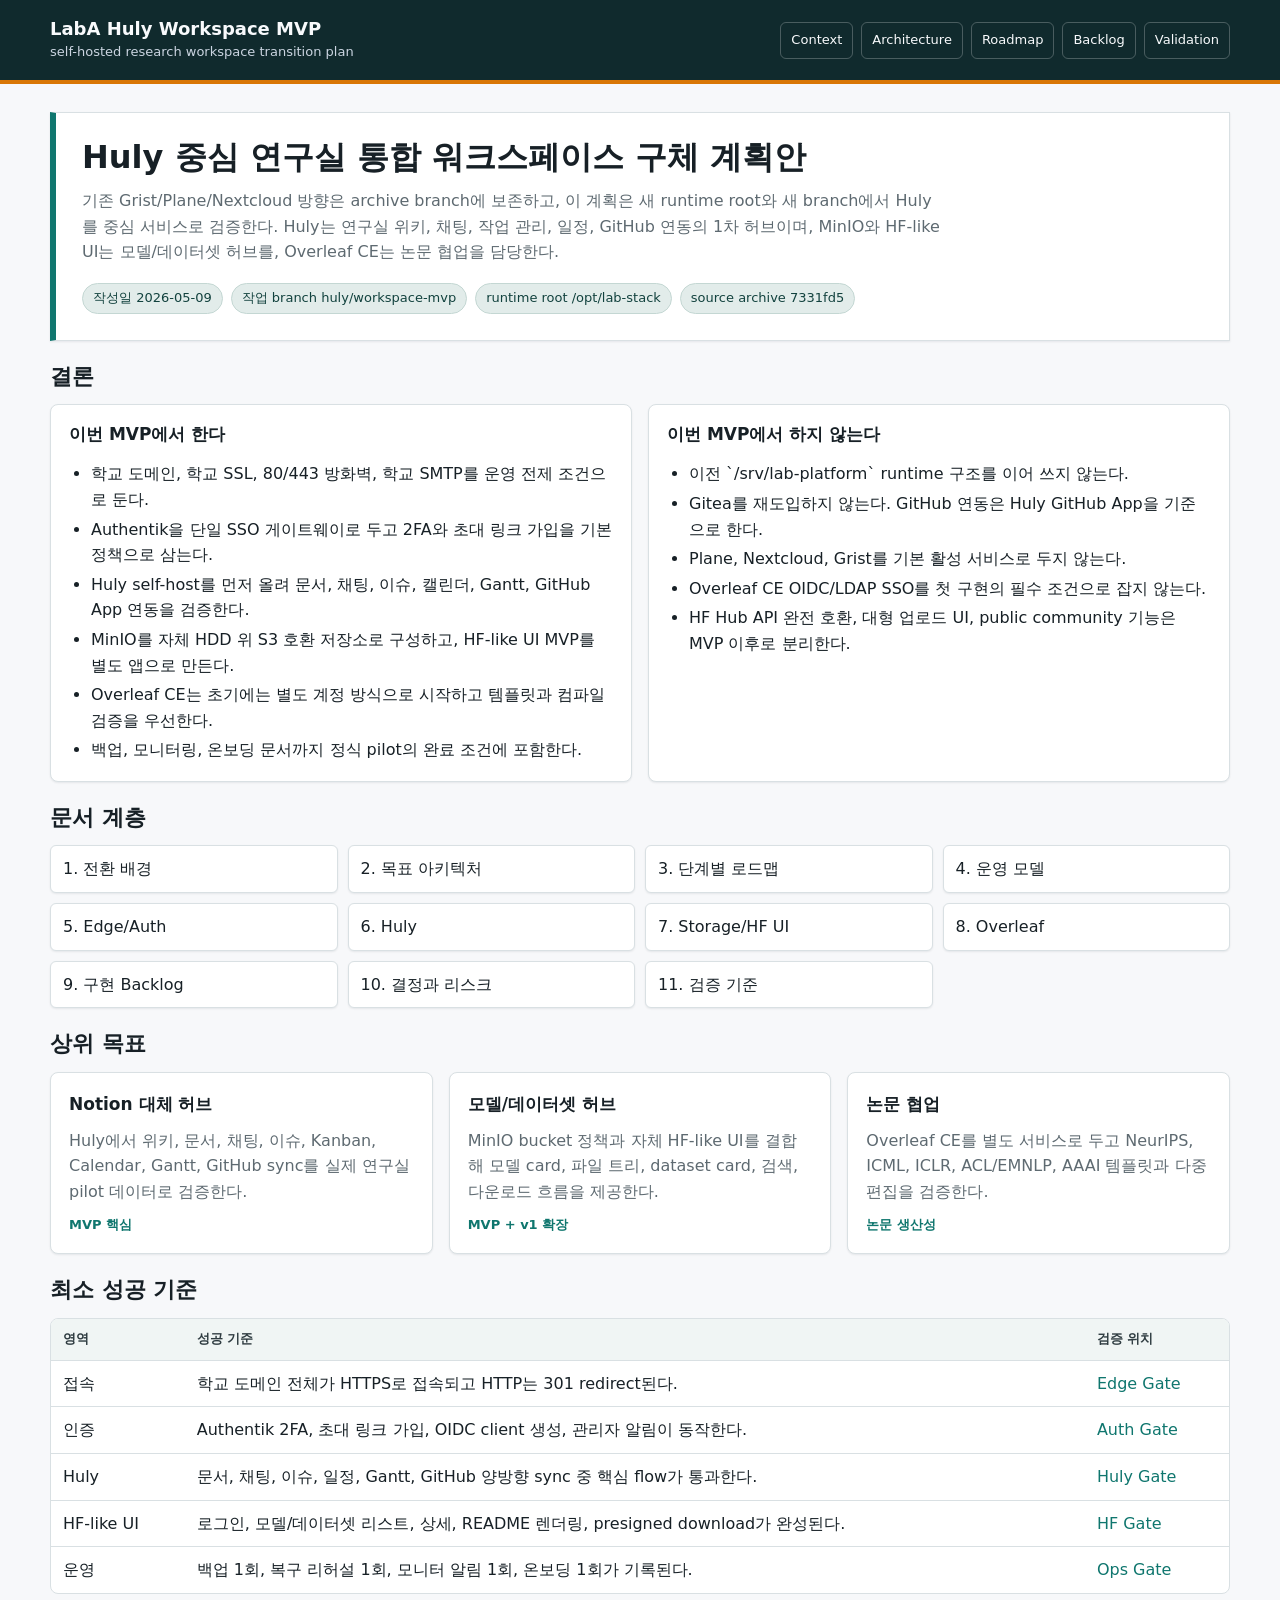
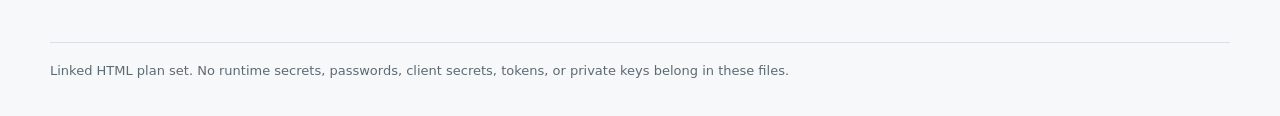
==== docs/huly-workspace-mvp/index.html @ 34f5cad7 "docs: add Huly workspace MVP plan" ====
<!doctype html>
<html lang="ko">
  <head>
    <meta charset="utf-8">
    <meta name="viewport" content="width=device-width, initial-scale=1">
    <title>Huly Workspace MVP Plan</title>
    <link rel="stylesheet" href="assets/site.css">
  </head>
  <body>
    <div class="site">
      <header class="topbar">
        <div class="topbar-inner">
          <div class="brand">
            <strong>LabA Huly Workspace MVP</strong>
            <span>self-hosted research workspace transition plan</span>
          </div>
          <nav class="topnav" aria-label="Primary navigation">
            <a href="layers/context.html">Context</a>
            <a href="layers/architecture.html">Architecture</a>
            <a href="layers/roadmap.html">Roadmap</a>
            <a href="reference/backlog.html">Backlog</a>
            <a href="reference/validation.html">Validation</a>
          </nav>
        </div>
      </header>

      <main class="page">
        <section class="hero">
          <h1>Huly 중심 연구실 통합 워크스페이스 구체 계획안</h1>
          <p>
            기존 Grist/Plane/Nextcloud 방향은 archive branch에 보존하고, 이 계획은
            새 runtime root와 새 branch에서 Huly를 중심 서비스로 검증한다. Huly는
            연구실 위키, 채팅, 작업 관리, 일정, GitHub 연동의 1차 허브이며,
            MinIO와 HF-like UI는 모델/데이터셋 허브를, Overleaf CE는 논문 협업을 담당한다.
          </p>
          <div class="meta">
            <span class="pill">작성일 2026-05-09</span>
            <span class="pill">작업 branch huly/workspace-mvp</span>
            <span class="pill">runtime root /opt/lab-stack</span>
            <span class="pill">source archive 7331fd5</span>
          </div>
        </section>

        <section class="section">
          <h2>결론</h2>
          <div class="grid two">
            <article class="panel">
              <h3>이번 MVP에서 한다</h3>
              <ul>
                <li>학교 도메인, 학교 SSL, 80/443 방화벽, 학교 SMTP를 운영 전제 조건으로 둔다.</li>
                <li>Authentik을 단일 SSO 게이트웨이로 두고 2FA와 초대 링크 가입을 기본 정책으로 삼는다.</li>
                <li>Huly self-host를 먼저 올려 문서, 채팅, 이슈, 캘린더, Gantt, GitHub App 연동을 검증한다.</li>
                <li>MinIO를 자체 HDD 위 S3 호환 저장소로 구성하고, HF-like UI MVP를 별도 앱으로 만든다.</li>
                <li>Overleaf CE는 초기에는 별도 계정 방식으로 시작하고 템플릿과 컴파일 검증을 우선한다.</li>
                <li>백업, 모니터링, 온보딩 문서까지 정식 pilot의 완료 조건에 포함한다.</li>
              </ul>
            </article>
            <article class="panel">
              <h3>이번 MVP에서 하지 않는다</h3>
              <ul>
                <li>이전 `/srv/lab-platform` runtime 구조를 이어 쓰지 않는다.</li>
                <li>Gitea를 재도입하지 않는다. GitHub 연동은 Huly GitHub App을 기준으로 한다.</li>
                <li>Plane, Nextcloud, Grist를 기본 활성 서비스로 두지 않는다.</li>
                <li>Overleaf CE OIDC/LDAP SSO를 첫 구현의 필수 조건으로 잡지 않는다.</li>
                <li>HF Hub API 완전 호환, 대형 업로드 UI, public community 기능은 MVP 이후로 분리한다.</li>
              </ul>
            </article>
          </div>
        </section>

        <section class="section">
          <h2>문서 계층</h2>
          <div class="toc">
            <a href="layers/context.html">1. 전환 배경</a>
            <a href="layers/architecture.html">2. 목표 아키텍처</a>
            <a href="layers/roadmap.html">3. 단계별 로드맵</a>
            <a href="layers/operations.html">4. 운영 모델</a>
            <a href="workstreams/edge-auth.html">5. Edge/Auth</a>
            <a href="workstreams/huly.html">6. Huly</a>
            <a href="workstreams/storage-hf.html">7. Storage/HF UI</a>
            <a href="workstreams/overleaf.html">8. Overleaf</a>
            <a href="reference/backlog.html">9. 구현 Backlog</a>
            <a href="reference/decisions-risks.html">10. 결정과 리스크</a>
            <a href="reference/validation.html">11. 검증 기준</a>
          </div>
        </section>

        <section class="section">
          <h2>상위 목표</h2>
          <div class="grid three">
            <article class="panel nav-card">
              <a class="title" href="workstreams/huly.html">Notion 대체 허브</a>
              <p>
                Huly에서 위키, 문서, 채팅, 이슈, Kanban, Calendar, Gantt, GitHub sync를
                실제 연구실 pilot 데이터로 검증한다.
              </p>
              <span class="tagline">MVP 핵심</span>
            </article>
            <article class="panel nav-card">
              <a class="title" href="workstreams/storage-hf.html">모델/데이터셋 허브</a>
              <p>
                MinIO bucket 정책과 자체 HF-like UI를 결합해 모델 card, 파일 트리,
                dataset card, 검색, 다운로드 흐름을 제공한다.
              </p>
              <span class="tagline">MVP + v1 확장</span>
            </article>
            <article class="panel nav-card">
              <a class="title" href="workstreams/overleaf.html">논문 협업</a>
              <p>
                Overleaf CE를 별도 서비스로 두고 NeurIPS, ICML, ICLR, ACL/EMNLP,
                AAAI 템플릿과 다중 편집을 검증한다.
              </p>
              <span class="tagline">논문 생산성</span>
            </article>
          </div>
        </section>

        <section class="section">
          <h2>최소 성공 기준</h2>
          <div class="table-wrap">
            <table>
              <thead>
                <tr>
                  <th>영역</th>
                  <th>성공 기준</th>
                  <th>검증 위치</th>
                </tr>
              </thead>
              <tbody>
                <tr>
                  <td>접속</td>
                  <td>학교 도메인 전체가 HTTPS로 접속되고 HTTP는 301 redirect된다.</td>
                  <td><a href="reference/validation.html#edge-gate">Edge Gate</a></td>
                </tr>
                <tr>
                  <td>인증</td>
                  <td>Authentik 2FA, 초대 링크 가입, OIDC client 생성, 관리자 알림이 동작한다.</td>
                  <td><a href="reference/validation.html#auth-gate">Auth Gate</a></td>
                </tr>
                <tr>
                  <td>Huly</td>
                  <td>문서, 채팅, 이슈, 일정, Gantt, GitHub 양방향 sync 중 핵심 flow가 통과한다.</td>
                  <td><a href="reference/validation.html#huly-gate">Huly Gate</a></td>
                </tr>
                <tr>
                  <td>HF-like UI</td>
                  <td>로그인, 모델/데이터셋 리스트, 상세, README 렌더링, presigned download가 완성된다.</td>
                  <td><a href="reference/validation.html#hf-gate">HF Gate</a></td>
                </tr>
                <tr>
                  <td>운영</td>
                  <td>백업 1회, 복구 리허설 1회, 모니터 알림 1회, 온보딩 1회가 기록된다.</td>
                  <td><a href="reference/validation.html#ops-gate">Ops Gate</a></td>
                </tr>
              </tbody>
            </table>
          </div>
        </section>
      </main>

      <footer class="footer">
        Linked HTML plan set. No runtime secrets, passwords, client secrets, tokens, or private keys belong in these files.
      </footer>
    </div>
  </body>
</html>
---- docs/huly-workspace-mvp/assets/site.css ----
:root {
  color-scheme: light;
  --bg: #f7f8fa;
  --panel: #ffffff;
  --panel-2: #f0f5f4;
  --ink: #172026;
  --muted: #5e6a71;
  --line: #d9e0e3;
  --line-strong: #aebbc1;
  --accent: #0f766e;
  --accent-2: #7c3aed;
  --warn: #b45309;
  --danger: #b91c1c;
  --ok: #15803d;
  --code: #0f172a;
  --code-bg: #edf1f3;
  --shadow: 0 1px 2px rgba(15, 23, 42, 0.08);
  font-family:
    Inter, ui-sans-serif, system-ui, -apple-system, BlinkMacSystemFont,
    "Segoe UI", sans-serif;
}

* {
  box-sizing: border-box;
}

html {
  background: var(--bg);
  color: var(--ink);
}

body {
  margin: 0;
  line-height: 1.6;
  letter-spacing: 0;
}

a {
  color: var(--accent);
  text-decoration: none;
}

a:hover,
a:focus {
  text-decoration: underline;
}

.site {
  min-height: 100vh;
}

.topbar {
  background: #102a2d;
  color: #f8fafc;
  border-bottom: 4px solid #d97706;
}

.topbar-inner {
  width: min(1180px, calc(100% - 32px));
  margin: 0 auto;
  padding: 18px 0;
  display: flex;
  align-items: center;
  justify-content: space-between;
  gap: 20px;
}

.brand {
  display: flex;
  flex-direction: column;
  gap: 2px;
}

.brand strong {
  font-size: 18px;
  line-height: 1.2;
}

.brand span {
  color: #cbd5e1;
  font-size: 13px;
}

.topnav {
  display: flex;
  flex-wrap: wrap;
  gap: 8px;
  justify-content: flex-end;
}

.topnav a {
  color: #f8fafc;
  border: 1px solid rgba(255, 255, 255, 0.24);
  padding: 7px 10px;
  border-radius: 6px;
  font-size: 13px;
}

.topnav a:hover,
.topnav a:focus {
  background: rgba(255, 255, 255, 0.12);
  text-decoration: none;
}

.page {
  width: min(1180px, calc(100% - 32px));
  margin: 0 auto;
  padding: 28px 0 48px;
}

.hero,
.panel,
.note,
.warning {
  background: var(--panel);
  border: 1px solid var(--line);
  box-shadow: var(--shadow);
}

.hero {
  padding: 26px;
  border-left: 6px solid var(--accent);
}

.hero h1 {
  margin: 0 0 12px;
  font-size: 32px;
  line-height: 1.15;
}

.hero p {
  margin: 0;
  color: var(--muted);
  max-width: 860px;
}

.meta {
  display: flex;
  flex-wrap: wrap;
  gap: 8px;
  margin-top: 18px;
}

.pill {
  display: inline-flex;
  align-items: center;
  min-height: 28px;
  padding: 4px 10px;
  border-radius: 999px;
  background: #e2ecea;
  color: #12423e;
  font-size: 13px;
  border: 1px solid #c4d7d3;
}

.grid {
  display: grid;
  gap: 16px;
}

.grid.two {
  grid-template-columns: repeat(2, minmax(0, 1fr));
}

.grid.three {
  grid-template-columns: repeat(3, minmax(0, 1fr));
}

.section {
  margin-top: 22px;
}

.section h2,
.panel h2 {
  margin: 0 0 14px;
  font-size: 22px;
  line-height: 1.25;
}

.section h3,
.panel h3 {
  margin: 18px 0 8px;
  font-size: 17px;
  line-height: 1.3;
}

.panel {
  padding: 18px;
  border-radius: 8px;
}

.panel.compact {
  padding: 14px;
}

.panel > :first-child {
  margin-top: 0;
}

.panel > :last-child {
  margin-bottom: 0;
}

.nav-card {
  min-height: 160px;
  display: flex;
  flex-direction: column;
  gap: 10px;
}

.nav-card a.title {
  color: var(--ink);
  font-weight: 700;
  font-size: 17px;
}

.nav-card p {
  margin: 0;
  color: var(--muted);
}

.nav-card .tagline {
  margin-top: auto;
  color: var(--accent);
  font-size: 13px;
  font-weight: 600;
}

.toc {
  display: grid;
  grid-template-columns: repeat(4, minmax(0, 1fr));
  gap: 10px;
}

.toc a {
  background: var(--panel);
  border: 1px solid var(--line);
  border-radius: 6px;
  padding: 10px 12px;
  color: var(--ink);
  box-shadow: var(--shadow);
}

.toc a:hover,
.toc a:focus {
  border-color: var(--accent);
  text-decoration: none;
}

.breadcrumbs {
  display: flex;
  flex-wrap: wrap;
  gap: 6px;
  margin-bottom: 14px;
  color: var(--muted);
  font-size: 13px;
}

.breadcrumbs a {
  color: var(--muted);
}

.table-wrap {
  overflow-x: auto;
  border: 1px solid var(--line);
  border-radius: 8px;
  background: var(--panel);
}

table {
  border-collapse: collapse;
  width: 100%;
  min-width: 720px;
}

th,
td {
  border-bottom: 1px solid var(--line);
  padding: 10px 12px;
  text-align: left;
  vertical-align: top;
}

th {
  background: var(--panel-2);
  font-size: 13px;
  color: #2f3c41;
  font-weight: 700;
}

tr:last-child td {
  border-bottom: 0;
}

ul,
ol {
  padding-left: 22px;
}

li + li {
  margin-top: 4px;
}

code {
  color: var(--code);
  background: var(--code-bg);
  border-radius: 4px;
  padding: 1px 5px;
  font-family:
    "SFMono-Regular", Consolas, "Liberation Mono", Menlo, monospace;
  font-size: 0.94em;
}

pre {
  margin: 12px 0;
  padding: 14px;
  background: #111827;
  color: #e5e7eb;
  overflow-x: auto;
  border-radius: 8px;
  border: 1px solid #0b1120;
}

pre code {
  color: inherit;
  background: transparent;
  padding: 0;
}

.note,
.warning {
  padding: 14px 16px;
  border-radius: 8px;
}

.note {
  border-left: 5px solid var(--accent-2);
}

.warning {
  border-left: 5px solid var(--warn);
}

.status {
  font-weight: 700;
}

.status.ok {
  color: var(--ok);
}

.status.warn {
  color: var(--warn);
}

.status.danger {
  color: var(--danger);
}

.flow {
  display: grid;
  grid-template-columns: repeat(5, minmax(0, 1fr));
  gap: 10px;
  align-items: stretch;
}

.flow div {
  background: var(--panel);
  border: 1px solid var(--line);
  border-radius: 8px;
  padding: 12px;
  min-height: 86px;
}

.flow strong {
  display: block;
  margin-bottom: 4px;
}

.footer {
  width: min(1180px, calc(100% - 32px));
  margin: 0 auto;
  padding: 18px 0 34px;
  color: var(--muted);
  border-top: 1px solid var(--line);
  font-size: 13px;
}

@media (max-width: 900px) {
  .topbar-inner {
    align-items: flex-start;
    flex-direction: column;
  }

  .topnav {
    justify-content: flex-start;
  }

  .grid.two,
  .grid.three,
  .toc,
  .flow {
    grid-template-columns: 1fr;
  }

  .hero h1 {
    font-size: 26px;
  }
}

@media print {
  .topbar,
  .footer,
  .breadcrumbs,
  .toc {
    display: none;
  }

  body {
    background: #ffffff;
  }

  .page {
    width: auto;
    padding: 0;
  }

  .panel,
  .hero,
  .note,
  .warning {
    box-shadow: none;
    break-inside: avoid;
  }
}
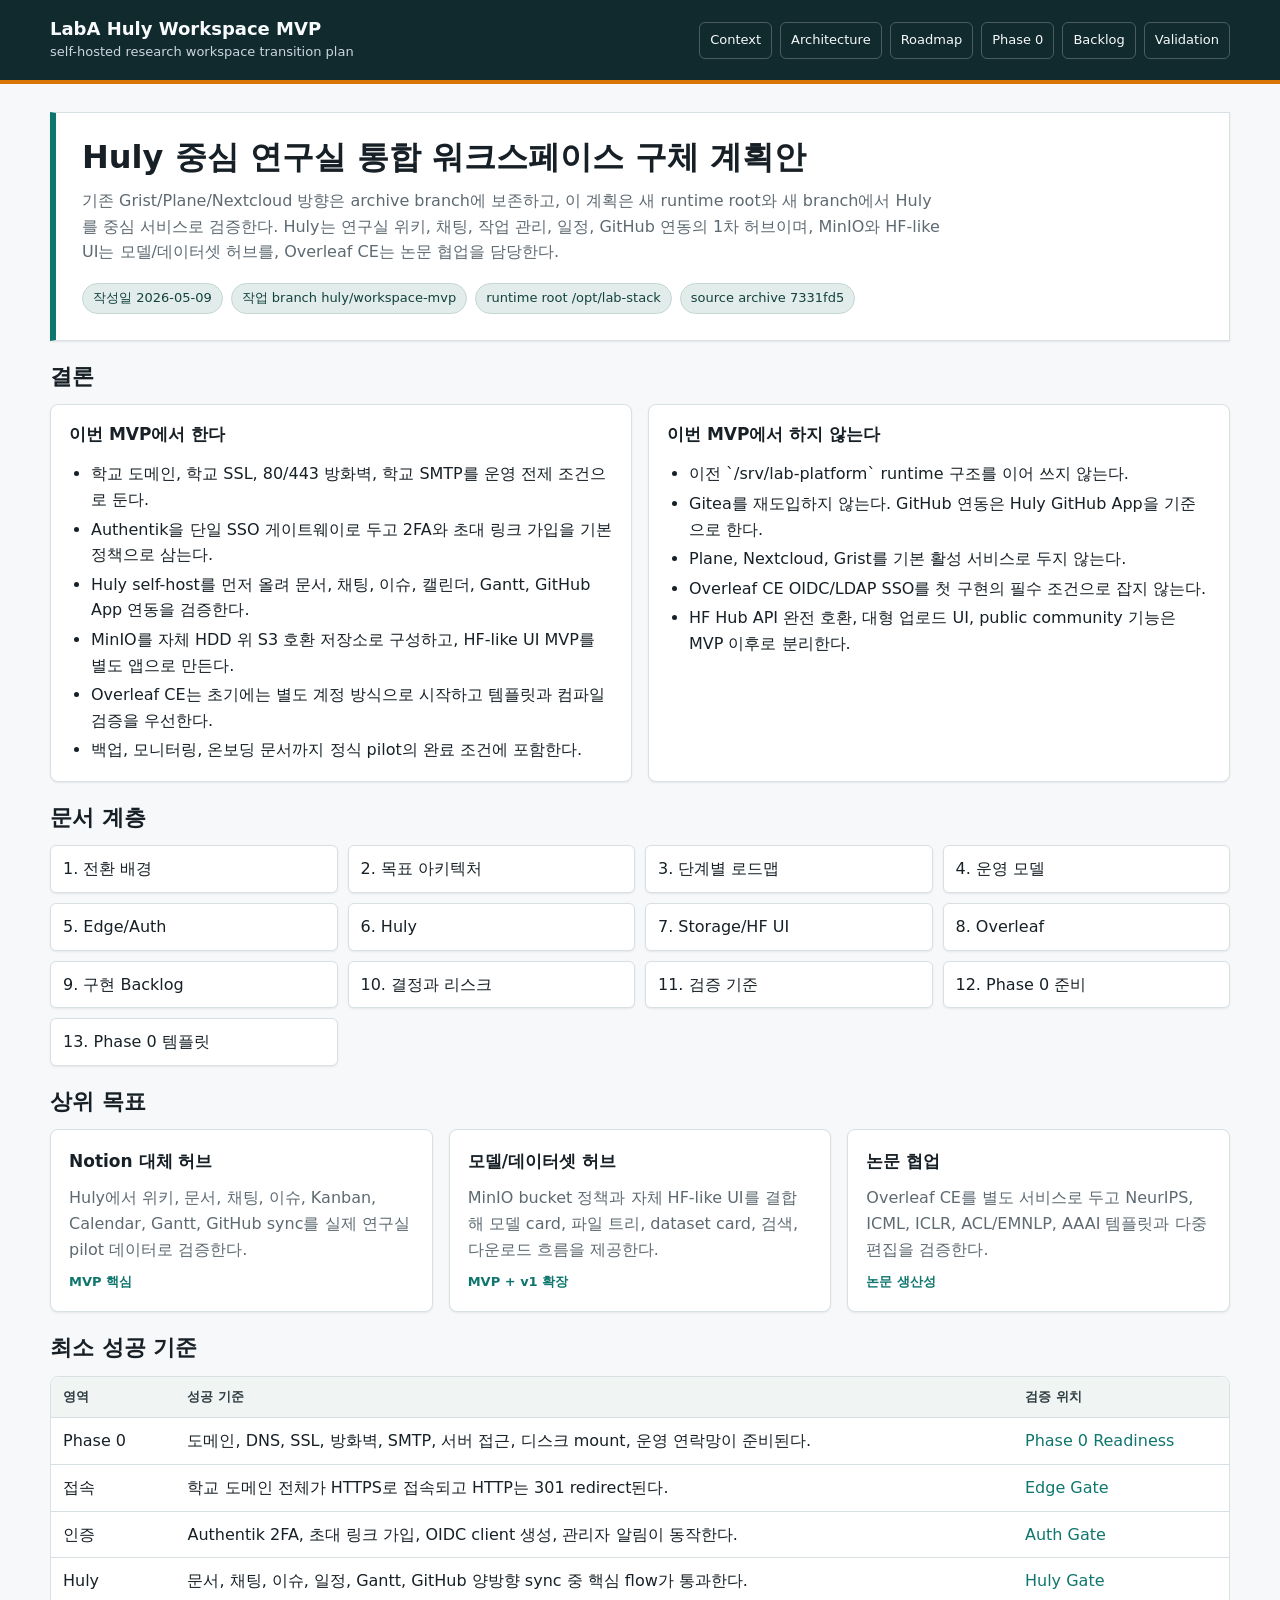
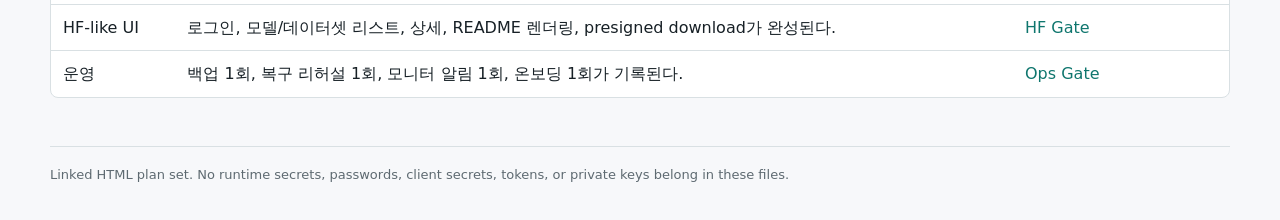
==== commit 79d9ed67: "docs: add phase 0 readiness checklist" ====
--- a/docs/huly-workspace-mvp/index.html
+++ b/docs/huly-workspace-mvp/index.html
@@ -18,6 +18,7 @@
             <a href="layers/context.html">Context</a>
             <a href="layers/architecture.html">Architecture</a>
             <a href="layers/roadmap.html">Roadmap</a>
+            <a href="reference/phase0-readiness.html">Phase 0</a>
             <a href="reference/backlog.html">Backlog</a>
             <a href="reference/validation.html">Validation</a>
           </nav>
@@ -82,6 +83,8 @@
             <a href="reference/backlog.html">9. 구현 Backlog</a>
             <a href="reference/decisions-risks.html">10. 결정과 리스크</a>
             <a href="reference/validation.html">11. 검증 기준</a>
+            <a href="reference/phase0-readiness.html">12. Phase 0 준비</a>
+            <a href="reference/phase0-templates.html">13. Phase 0 템플릿</a>
           </div>
         </section>
 
@@ -128,6 +131,11 @@
               </thead>
               <tbody>
                 <tr>
+                  <td>Phase 0</td>
+                  <td>도메인, DNS, SSL, 방화벽, SMTP, 서버 접근, 디스크 mount, 운영 연락망이 준비된다.</td>
+                  <td><a href="reference/phase0-readiness.html">Phase 0 Readiness</a></td>
+                </tr>
+                <tr>
                   <td>접속</td>
                   <td>학교 도메인 전체가 HTTPS로 접속되고 HTTP는 301 redirect된다.</td>
                   <td><a href="reference/validation.html#edge-gate">Edge Gate</a></td>
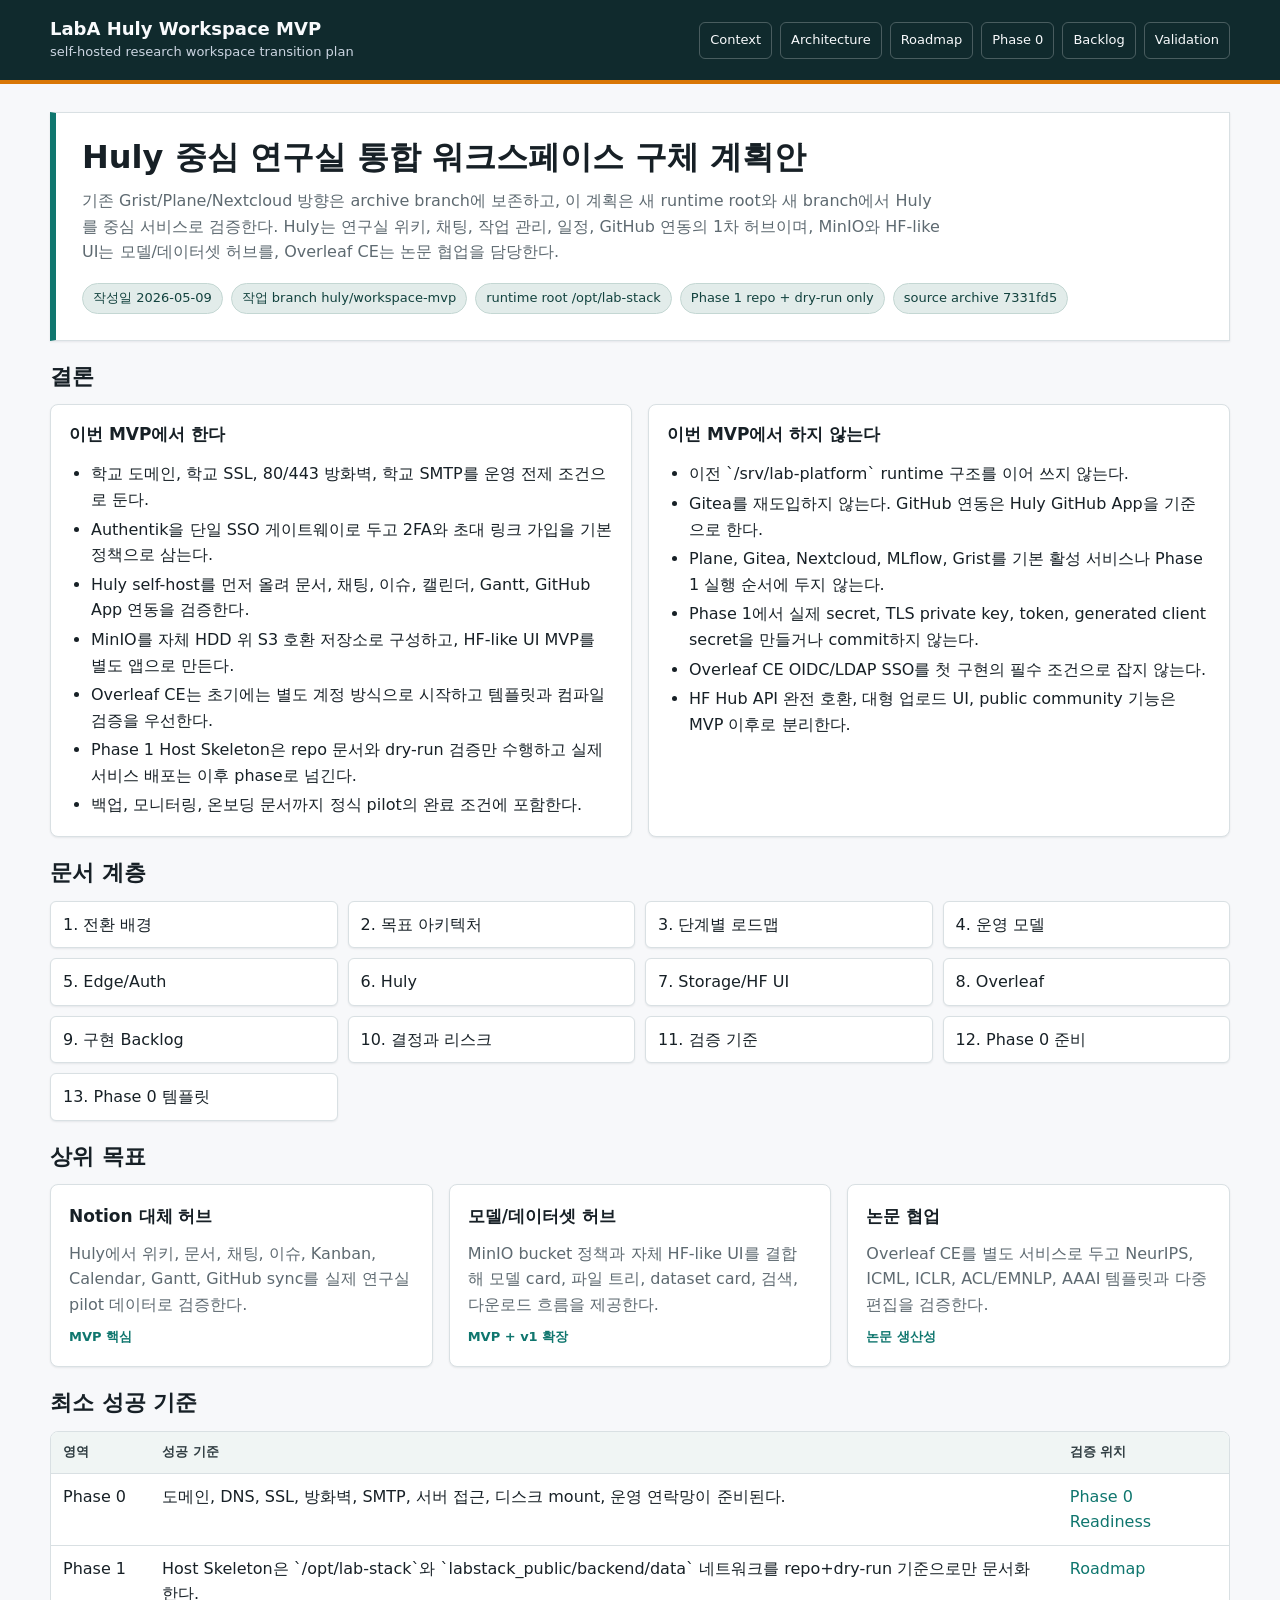
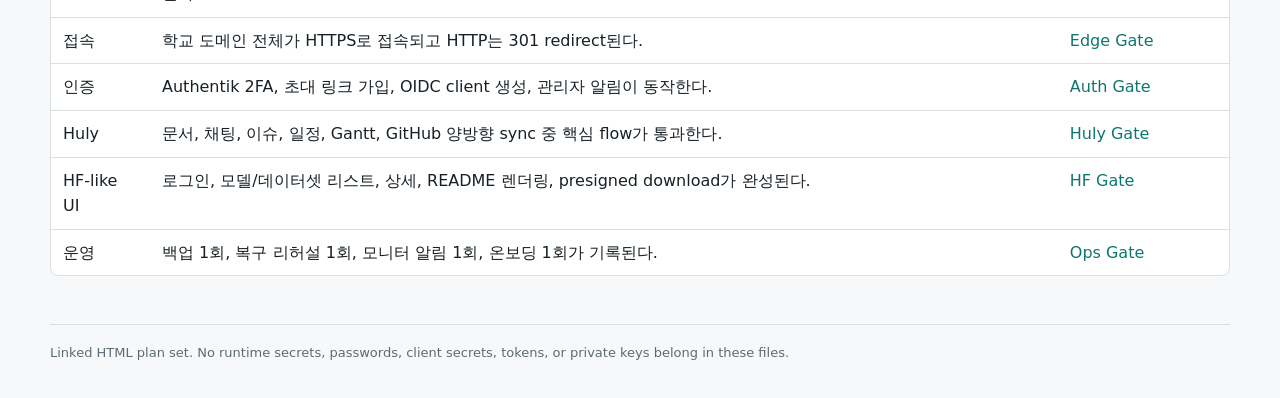
==== commit f24aae40: "deploy: add Huly workspace host skeleton" ====
--- a/docs/huly-workspace-mvp/index.html
+++ b/docs/huly-workspace-mvp/index.html
@@ -38,6 +38,7 @@
             <span class="pill">작성일 2026-05-09</span>
             <span class="pill">작업 branch huly/workspace-mvp</span>
             <span class="pill">runtime root /opt/lab-stack</span>
+            <span class="pill">Phase 1 repo + dry-run only</span>
             <span class="pill">source archive 7331fd5</span>
           </div>
         </section>
@@ -53,6 +54,7 @@
                 <li>Huly self-host를 먼저 올려 문서, 채팅, 이슈, 캘린더, Gantt, GitHub App 연동을 검증한다.</li>
                 <li>MinIO를 자체 HDD 위 S3 호환 저장소로 구성하고, HF-like UI MVP를 별도 앱으로 만든다.</li>
                 <li>Overleaf CE는 초기에는 별도 계정 방식으로 시작하고 템플릿과 컴파일 검증을 우선한다.</li>
+                <li>Phase 1 Host Skeleton은 repo 문서와 dry-run 검증만 수행하고 실제 서비스 배포는 이후 phase로 넘긴다.</li>
                 <li>백업, 모니터링, 온보딩 문서까지 정식 pilot의 완료 조건에 포함한다.</li>
               </ul>
             </article>
@@ -61,7 +63,8 @@
               <ul>
                 <li>이전 `/srv/lab-platform` runtime 구조를 이어 쓰지 않는다.</li>
                 <li>Gitea를 재도입하지 않는다. GitHub 연동은 Huly GitHub App을 기준으로 한다.</li>
-                <li>Plane, Nextcloud, Grist를 기본 활성 서비스로 두지 않는다.</li>
+                <li>Plane, Gitea, Nextcloud, MLflow, Grist를 기본 활성 서비스나 Phase 1 실행 순서에 두지 않는다.</li>
+                <li>Phase 1에서 실제 secret, TLS private key, token, generated client secret을 만들거나 commit하지 않는다.</li>
                 <li>Overleaf CE OIDC/LDAP SSO를 첫 구현의 필수 조건으로 잡지 않는다.</li>
                 <li>HF Hub API 완전 호환, 대형 업로드 UI, public community 기능은 MVP 이후로 분리한다.</li>
               </ul>
@@ -136,6 +139,11 @@
                   <td><a href="reference/phase0-readiness.html">Phase 0 Readiness</a></td>
                 </tr>
                 <tr>
+                  <td>Phase 1</td>
+                  <td>Host Skeleton은 `/opt/lab-stack`와 `labstack_public/backend/data` 네트워크를 repo+dry-run 기준으로만 문서화한다.</td>
+                  <td><a href="layers/roadmap.html">Roadmap</a></td>
+                </tr>
+                <tr>
                   <td>접속</td>
                   <td>학교 도메인 전체가 HTTPS로 접속되고 HTTP는 301 redirect된다.</td>
                   <td><a href="reference/validation.html#edge-gate">Edge Gate</a></td>
